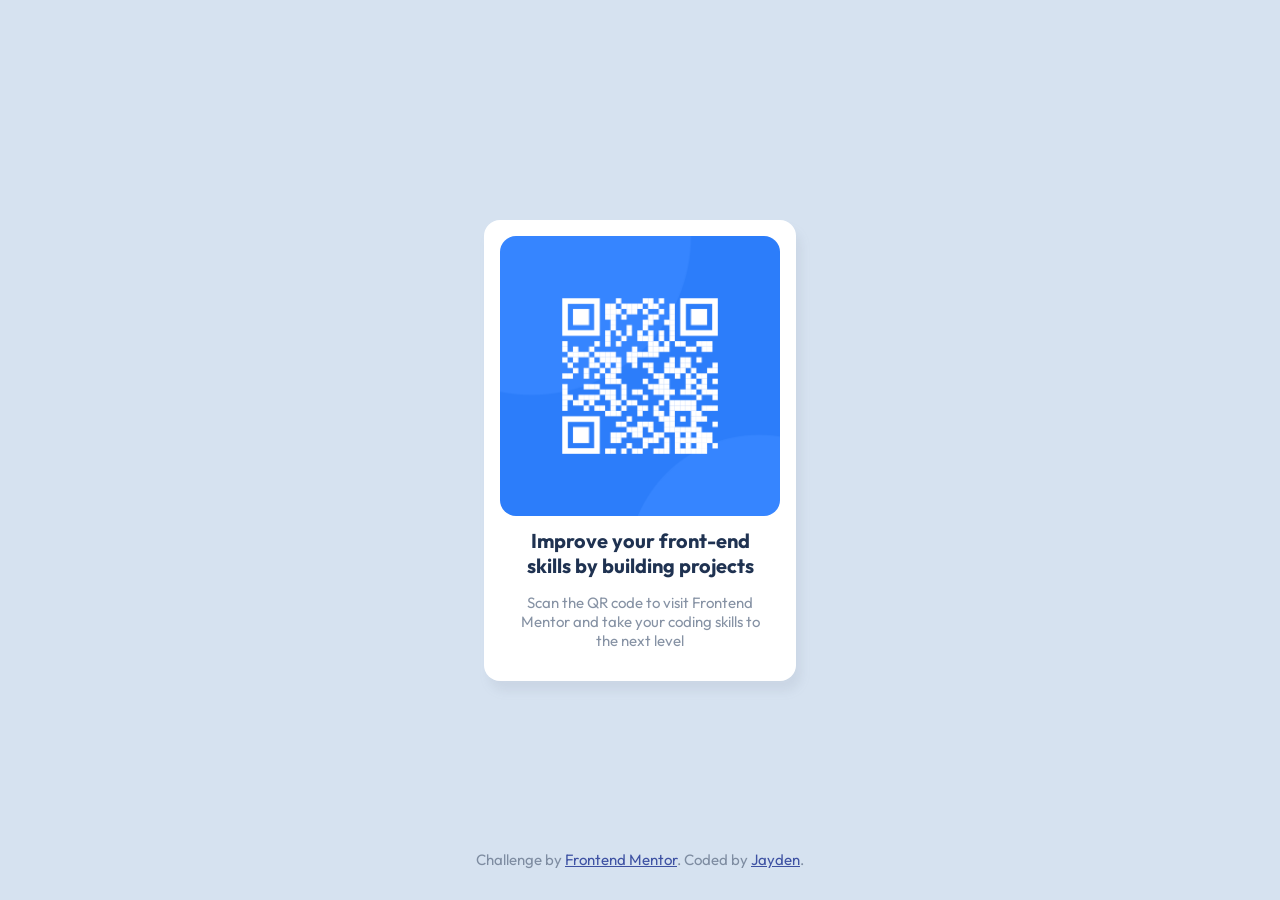
==== qr-code-component-main/index.html @ e58fb400 "Deploy QR code component to GitHub Pages Co-authored-by: Copilot <223556219+Copilot@users.noreply.gi" ====
<!doctype html>
<html lang="en">
  <head>
    <link rel="stylesheet" href="./style.css" />
    <link rel="preconnect" href="https://fonts.googleapis.com" />
    <link rel="preconnect" href="https://fonts.gstatic.com" crossorigin />
    <link
      href="https://fonts.googleapis.com/css2?family=Outfit:wght@100..900&display=swap"
      rel="stylesheet"
    />
    <meta charset="UTF-8" />
    <meta name="viewport" content="width=device-width, initial-scale=1.0" />
    <!-- displays site properly based on user's device -->

    <link
      rel="icon"
      type="image/png"
      sizes="32x32"
      href="./images/favicon-32x32.png"
    />

    <title>Frontend Mentor | QR code component</title>
  </head>
  <body>
    <main>
      <div class="card">
        <img
          src="./images/image-qr-code.png"
          alt="QR Code linking to Frontend Mentor"
          width="196"
          height="196"
        />
        <h1>Improve your front-end skills by building projects</h1>
        <p>
          Scan the QR code to visit Frontend Mentor and take your coding skills
          to the next level
        </p>
      </div>
    </main>
    <footer class="attribution">
      <p>
        Challenge by
        <a href="https://www.frontendmentor.io?ref=challenge" target="_blank"
          >Frontend Mentor</a
        >. Coded by <a href="#">Jayden</a>.
      </p>
    </footer>
  </body>
</html>
---- qr-code-component-main/style.css ----
* {
  box-sizing: border-box;
}

body {
  font-family: "Outfit", sans-serif;
  background-color: hsl(212, 45%, 89%);
  display: flex;
  justify-content: center;
  align-items: center;
  height: 100vh;
  margin: 0;
  flex-direction: column;
}

.card {
  background-color: hsl(0, 0%, 100%);
  padding: 16px;
  border-radius: 16px;
  filter: drop-shadow(5px 10px 5px hsl(216, 15%, 48%, 0.1));
  text-align: center;
  width: 312px;
}

img {
  border-radius: 16px;
  width: 100%;
  height: auto;
}

p {
  color: hsl(216, 15%, 48%, 0.8);
  font-size: 15px;
  font-weight: 400;
  padding: 0 16px;
}

h1 {
  color: hsl(218, 44%, 22%);
  font-size: 20px;
  margin: 0.5rem 0;
  font-weight: 700;
  padding: 0 16px;
}

.attribution {
  font-size: 0.6875rem;
  text-align: center;
  position: fixed;
  bottom: 0;
  width: 100%;
  padding: 16px;
}
.attribution a {
  color: hsl(228, 45%, 44%);
}
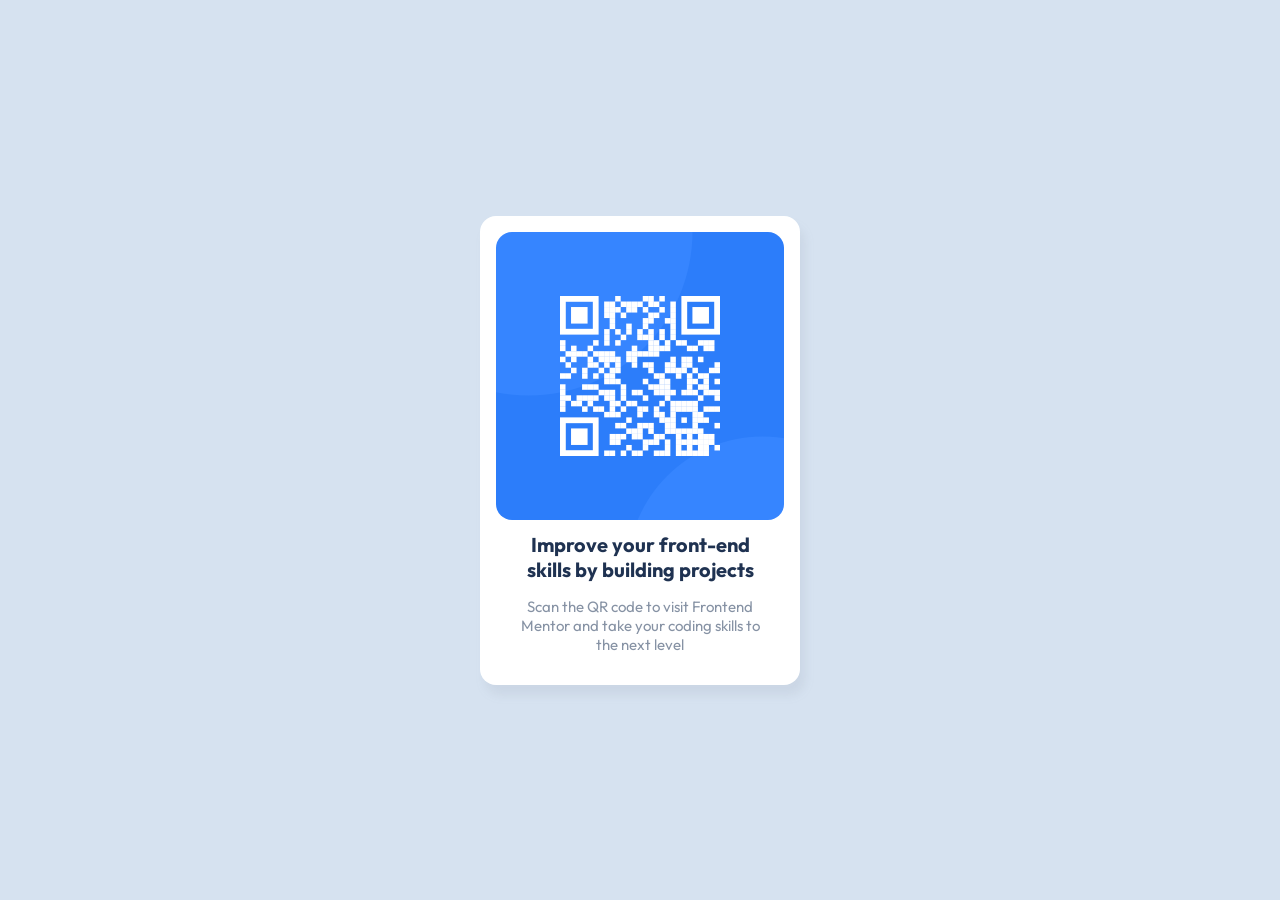
==== commit 72cf5d3b: "Comment out attribution footer Co-authored-by: Copilot <223556219+Copilot@users.noreply.github.com>" ====
--- a/qr-code-component-main/index.html
+++ b/qr-code-component-main/index.html
@@ -37,13 +37,15 @@
         </p>
       </div>
     </main>
+    <!--
     <footer class="attribution">
       <p>
         Challenge by
         <a href="https://www.frontendmentor.io?ref=challenge" target="_blank"
           >Frontend Mentor</a
-        >. Coded by <a href="#">Jayden</a>.
+        >. Coded by <a href="">Jayden</a>.
       </p>
     </footer>
+    -->
   </body>
 </html>
--- a/qr-code-component-main/style.css
+++ b/qr-code-component-main/style.css
@@ -13,29 +13,35 @@
   flex-direction: column;
 }
 
+main {
+  flex: 1;
+  display: flex;
+  align-items: center;
+}
+
 .card {
   background-color: hsl(0, 0%, 100%);
   padding: 16px;
   border-radius: 16px;
   filter: drop-shadow(5px 10px 5px hsl(216, 15%, 48%, 0.1));
   text-align: center;
-  width: 312px;
+  width: 320px;
 }
 
-img {
+.card img {
   border-radius: 16px;
   width: 100%;
   height: auto;
 }
 
-p {
+.card p {
   color: hsl(216, 15%, 48%, 0.8);
   font-size: 15px;
   font-weight: 400;
   padding: 0 16px;
 }
 
-h1 {
+.card h1 {
   color: hsl(218, 44%, 22%);
   font-size: 20px;
   margin: 0.5rem 0;
@@ -46,8 +52,6 @@
 .attribution {
   font-size: 0.6875rem;
   text-align: center;
-  position: fixed;
-  bottom: 0;
   width: 100%;
   padding: 16px;
 }
